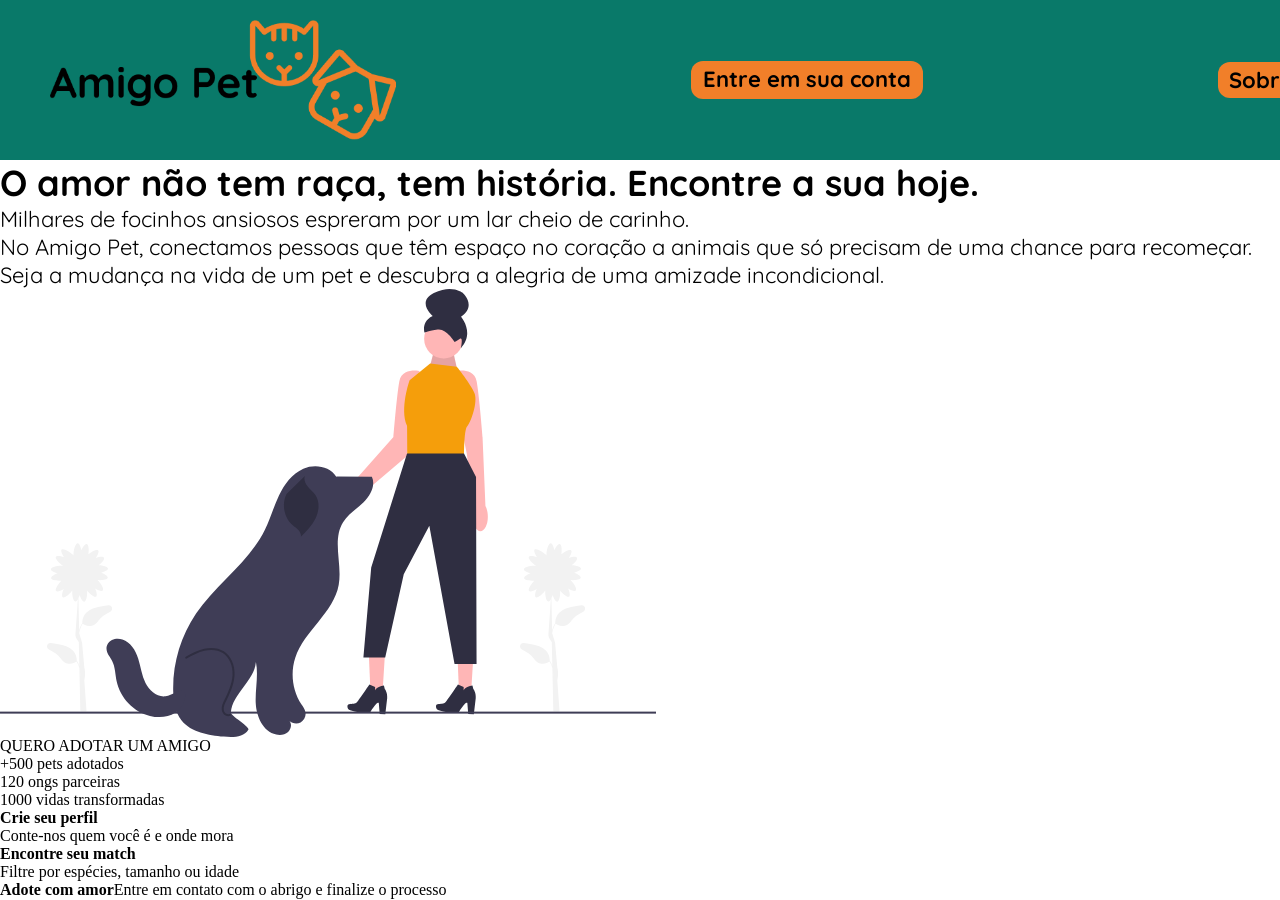
==== index.html @ 51c8a2dc "contruindo a estrutura dos textos da pagina principal" ====
<!DOCTYPE html>
<html lang="en">
<head>
    <meta charset="UTF-8">
    <meta name="viewport" content="width=device-width, initial-scale=1.0">
    <title>Amigo Pet</title>
    <link rel="stylesheet" href="style.css">
</head>
<body>
    
    <header>
        <img src="./images/logo.png" alt="logo Amigo pet" id="logo" height="120px" width="auto">
        <div class="loginButton">Entre em sua conta</div>
        <div class="about">Sobre</div>
    </header>
    <main>
        <article id="mainText">
            <div class="title">O amor não tem raça, tem história. Encontre a sua hoje.</div>
            <div class="text">Milhares de focinhos ansiosos espreram por um lar cheio de carinho.<br> No Amigo Pet, conectamos pessoas que têm espaço no coração a animais que só precisam de uma chance para recomeçar.<br> Seja a mudança na vida de um pet e descubra a alegria de uma amizade incondicional.</div>
        </article>
        <img src="./images/undraw_good-doggy_4ast.svg" alt="foto acariciando um cachoroo" id="sidePhotoText">
        <div class="contentButton">QUERO ADOTAR UM AMIGO</div>
        <div class="coolfacts"> 
            <div class="fact1">+500 pets adotados</div>
            <div class="fact2">120 ongs parceiras</div>
            <div class="fact3">1000 vidas transformadas</div>
        </div>
        <div class="conteinerContent"><strong>Crie seu perfil</strong><br>Conte-nos quem você é e onde mora</div>
        <div class="conteinerContent"><strong>Encontre seu match</strong><br>Filtre por espécies, tamanho ou idade</div>
        <div class="conteinerContent"><strong>Adote com amor</strong>Entre em contato com o abrigo e finalize o processo</div>
    </main>
</body>
</html>
---- style.css ----
@import url('https://fonts.googleapis.com/css2?family=Quicksand:wght@300..700&display=swap');
.quicksand {
  font-family: "Quicksand", sans-serif;
  font-optical-sizing: auto;
  font-weight: 300;
  font-style: normal;
}


body{
    margin: 0;
    padding: 0;
}

header, .loginButton, .about, #logo{
    display: flex;
    gap: 25%;
}
header{
    background-color: #097969;
    height: 120px;
    align-items: center;
    padding: 20px 50px;
}

.loginButton, .about{
    font-family: 'Quicksand';
    font-size: 22px;
    font-weight: 800;
    background-color: #F17F29;
    text-align: center;
    justify-content: center;
    padding: 0.2em 0.5em;
    border-radius: 12px;

}
.loginButton{
    min-width: 210px;
    width: auto;
    height: 30px;
}
.title{
    font-family: 'Quicksand';
    font-size: 36px;
    font-weight: 800;
}
.text{
    font-family: 'Quicksand';
    font-size: 22px;
}

#sidePhotoText{
    display: flex;
}
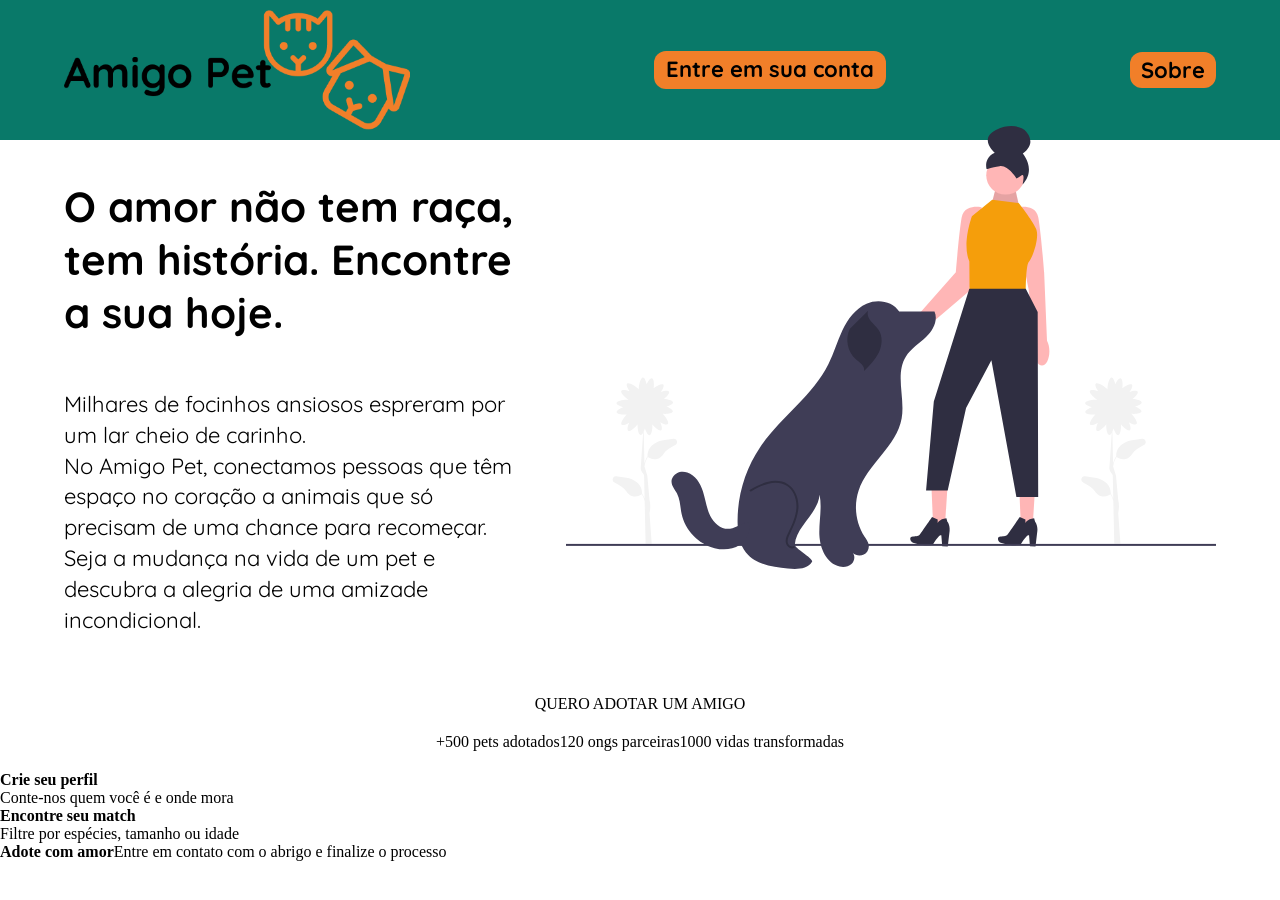
==== commit c8743752: "css do texto principal e imagem posicionada" ====
--- a/index.html
+++ b/index.html
@@ -14,11 +14,13 @@
         <div class="about">Sobre</div>
     </header>
     <main>
-        <article id="mainText">
-            <div class="title">O amor não tem raça, tem história. Encontre a sua hoje.</div>
-            <div class="text">Milhares de focinhos ansiosos espreram por um lar cheio de carinho.<br> No Amigo Pet, conectamos pessoas que têm espaço no coração a animais que só precisam de uma chance para recomeçar.<br> Seja a mudança na vida de um pet e descubra a alegria de uma amizade incondicional.</div>
-        </article>
-        <img src="./images/undraw_good-doggy_4ast.svg" alt="foto acariciando um cachoroo" id="sidePhotoText">
+        <div class="hero">
+            <article id="mainText">
+                <div class="title">O amor não tem raça, tem história. Encontre a sua hoje.</div>
+                <div class="text">Milhares de focinhos ansiosos espreram por um lar cheio de carinho.<br> No Amigo Pet, conectamos pessoas que têm espaço no coração a animais que só precisam de uma chance para recomeçar.<br> Seja a mudança na vida de um pet e descubra a alegria de uma amizade incondicional.</div>
+            </article>
+            <img src="./images/undraw_good-doggy_4ast.svg" alt="foto acariciando um cachoroo" id="sidePhotoText">
+        </div>
         <div class="contentButton">QUERO ADOTAR UM AMIGO</div>
         <div class="coolfacts"> 
             <div class="fact1">+500 pets adotados</div>
--- a/style.css
+++ b/style.css
@@ -14,13 +14,16 @@
 
 header, .loginButton, .about, #logo{
     display: flex;
-    gap: 25%;
+    gap: 20%;
 }
 header{
     background-color: #097969;
     height: 120px;
+    justify-content: space-between;
     align-items: center;
-    padding: 20px 50px;
+    padding: 10px 5%;
+    position: relative;
+    z-index: 1;
 }
 
 .loginButton, .about{
@@ -41,14 +44,41 @@
 }
 .title{
     font-family: 'Quicksand';
-    font-size: 36px;
+    font-size: 42px;
     font-weight: 800;
+    margin-bottom: 50px;
+    
 }
 .text{
     font-family: 'Quicksand';
     font-size: 22px;
+    line-height: 1.4;
 }
 
-#sidePhotoText{
+.hero {
     display: flex;
-}+    justify-content: space-between; 
+    align-items: center;
+    padding: 40px 5%; 
+    gap: 40px;
+}
+
+#mainText {
+    flex: 1; 
+    max-width: 600px; 
+}
+
+#sidePhotoText {
+    flex: 1; 
+    max-width: 650px; 
+    height: auto;
+    position: relative;
+    z-index: 10;
+    margin-top: -120px;
+}
+.contentButton, .coolfacts{
+    display: flex;
+    justify-content: center;
+    width: fit-content;
+    margin: 20px auto;
+}
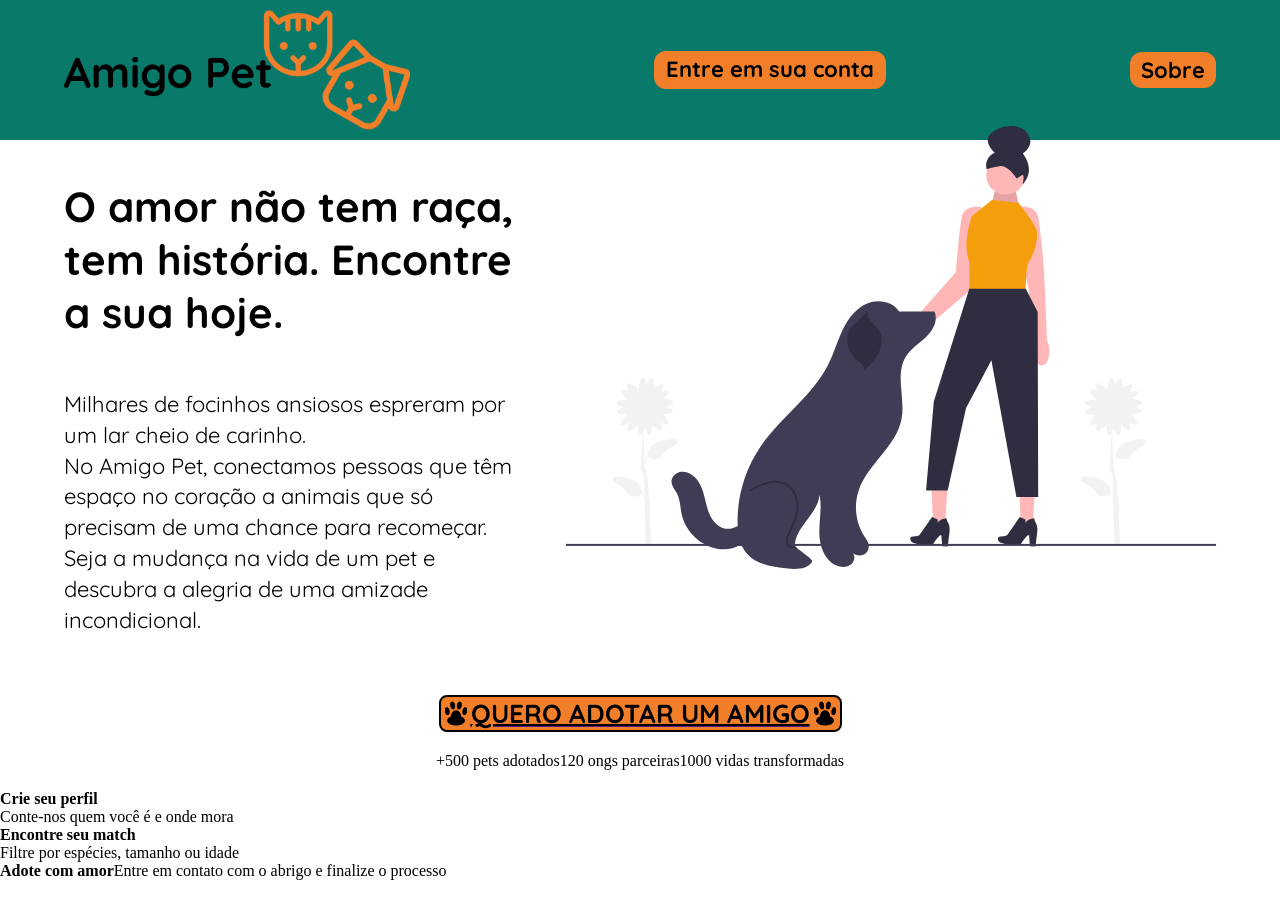
==== commit 65652d9d: "botao de adocao adiconado" ====
--- a/index.html
+++ b/index.html
@@ -21,7 +21,11 @@
             </article>
             <img src="./images/undraw_good-doggy_4ast.svg" alt="foto acariciando um cachoroo" id="sidePhotoText">
         </div>
-        <div class="contentButton">QUERO ADOTAR UM AMIGO</div>
+        <a href="">
+            <div class="contentButton">
+                <img src="./images/patinha.png" alt="" class="petPrints">QUERO ADOTAR UM AMIGO<img src="./images/patinha.png" alt="" class="petPrints">
+            </div>
+        </a>
         <div class="coolfacts"> 
             <div class="fact1">+500 pets adotados</div>
             <div class="fact2">120 ongs parceiras</div>
--- a/style.css
+++ b/style.css
@@ -54,6 +54,15 @@
     font-size: 22px;
     line-height: 1.4;
 }
+.contentButton{
+    font-family: 'Quicksand';
+    font-size: 26px;
+    font-weight: 700;
+    color: black;
+    text-decoration: underline;
+    text-decoration-color: black;
+    text-decoration-thickness: 2px;
+}
 
 .hero {
     display: flex;
@@ -82,3 +91,14 @@
     width: fit-content;
     margin: 20px auto;
 }
+.contentButton{
+    background-color: #F17F29;
+    border-radius: 8px;
+    border: 2px solid;
+    text-align: center;
+}
+.petPrints{
+    max-width: 30px;
+    height: auto;
+    align-items: center;
+}
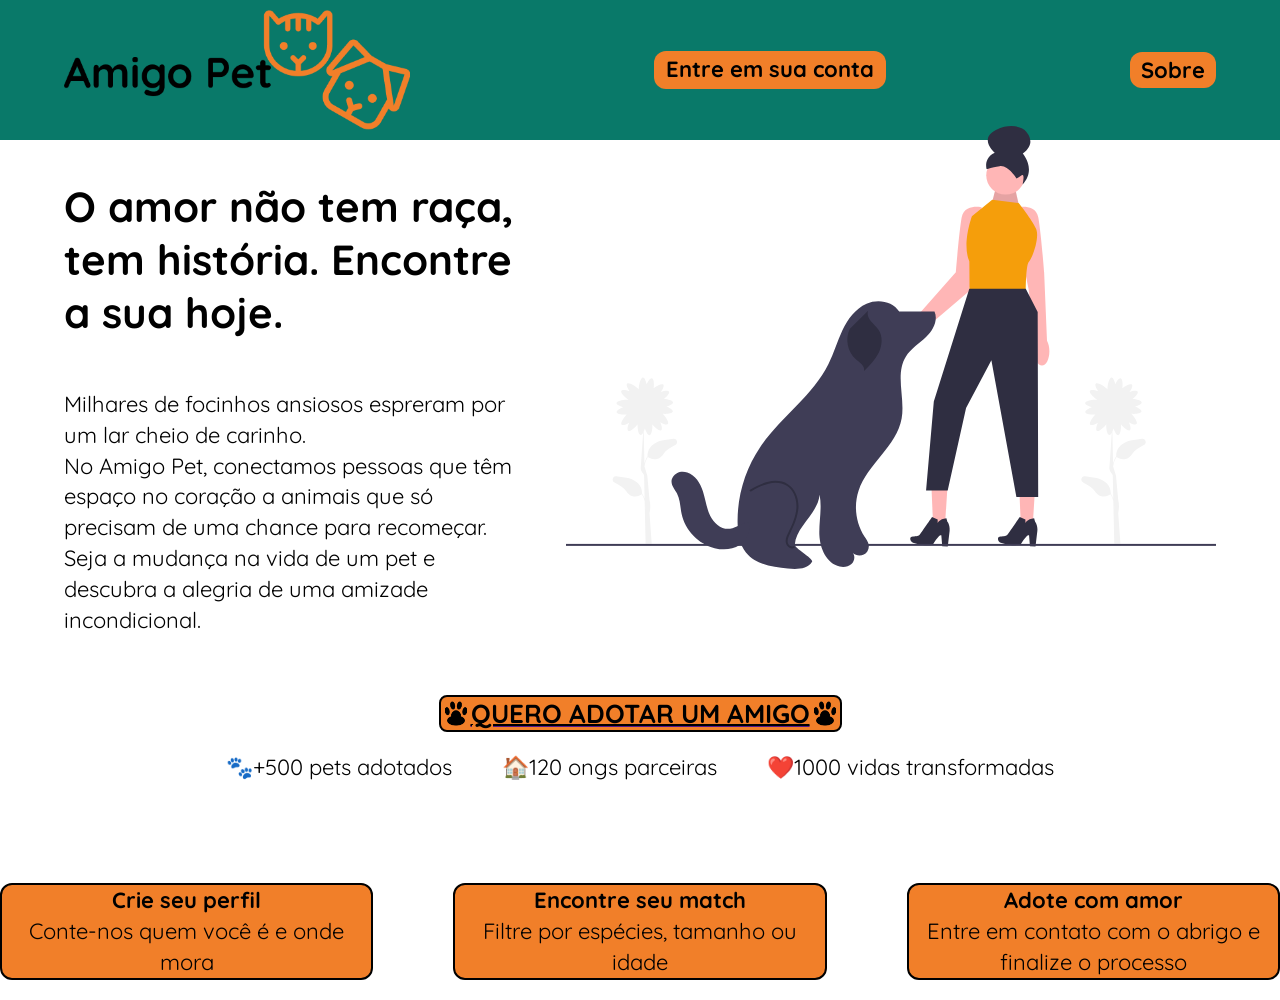
==== commit 06959920: "finalização do css da pagina inicial" ====
--- a/index.html
+++ b/index.html
@@ -27,13 +27,15 @@
             </div>
         </a>
         <div class="coolfacts"> 
-            <div class="fact1">+500 pets adotados</div>
-            <div class="fact2">120 ongs parceiras</div>
-            <div class="fact3">1000 vidas transformadas</div>
+            <div class="fact1">🐾+500 pets adotados</div>
+            <div class="fact2">🏠120 ongs parceiras</div>
+            <div class="fact3">❤️1000 vidas transformadas</div>
         </div>
-        <div class="conteinerContent"><strong>Crie seu perfil</strong><br>Conte-nos quem você é e onde mora</div>
-        <div class="conteinerContent"><strong>Encontre seu match</strong><br>Filtre por espécies, tamanho ou idade</div>
-        <div class="conteinerContent"><strong>Adote com amor</strong>Entre em contato com o abrigo e finalize o processo</div>
+        <div class="steps">
+            <div class="conteinerContent"><strong>Crie seu perfil</strong><br>Conte-nos quem você é e onde mora</div>
+            <div class="conteinerContent"><strong>Encontre seu match</strong><br>Filtre por espécies, tamanho ou idade</div>
+            <div class="conteinerContent"><strong>Adote com amor</strong><br>Entre em contato com o abrigo e finalize o processo</div>
+        </div>
     </main>
 </body>
 </html>
--- a/style.css
+++ b/style.css
@@ -49,7 +49,7 @@
     margin-bottom: 50px;
     
 }
-.text{
+.text, .coolfacts, .steps{
     font-family: 'Quicksand';
     font-size: 22px;
     line-height: 1.4;
@@ -102,3 +102,22 @@
     height: auto;
     align-items: center;
 }
+
+.coolfacts{
+    gap: 50px;
+}
+.steps{
+    display: flex;
+    justify-content: center;
+    width: fit-content;
+    margin: 20px auto;
+    gap: 80px;
+    padding-top: 80px;
+}
+.conteinerContent{
+    text-align: center;
+    background-color: #F17F29;
+    border-radius: 12px;
+    border: 2px solid;
+    width: 103%;
+}
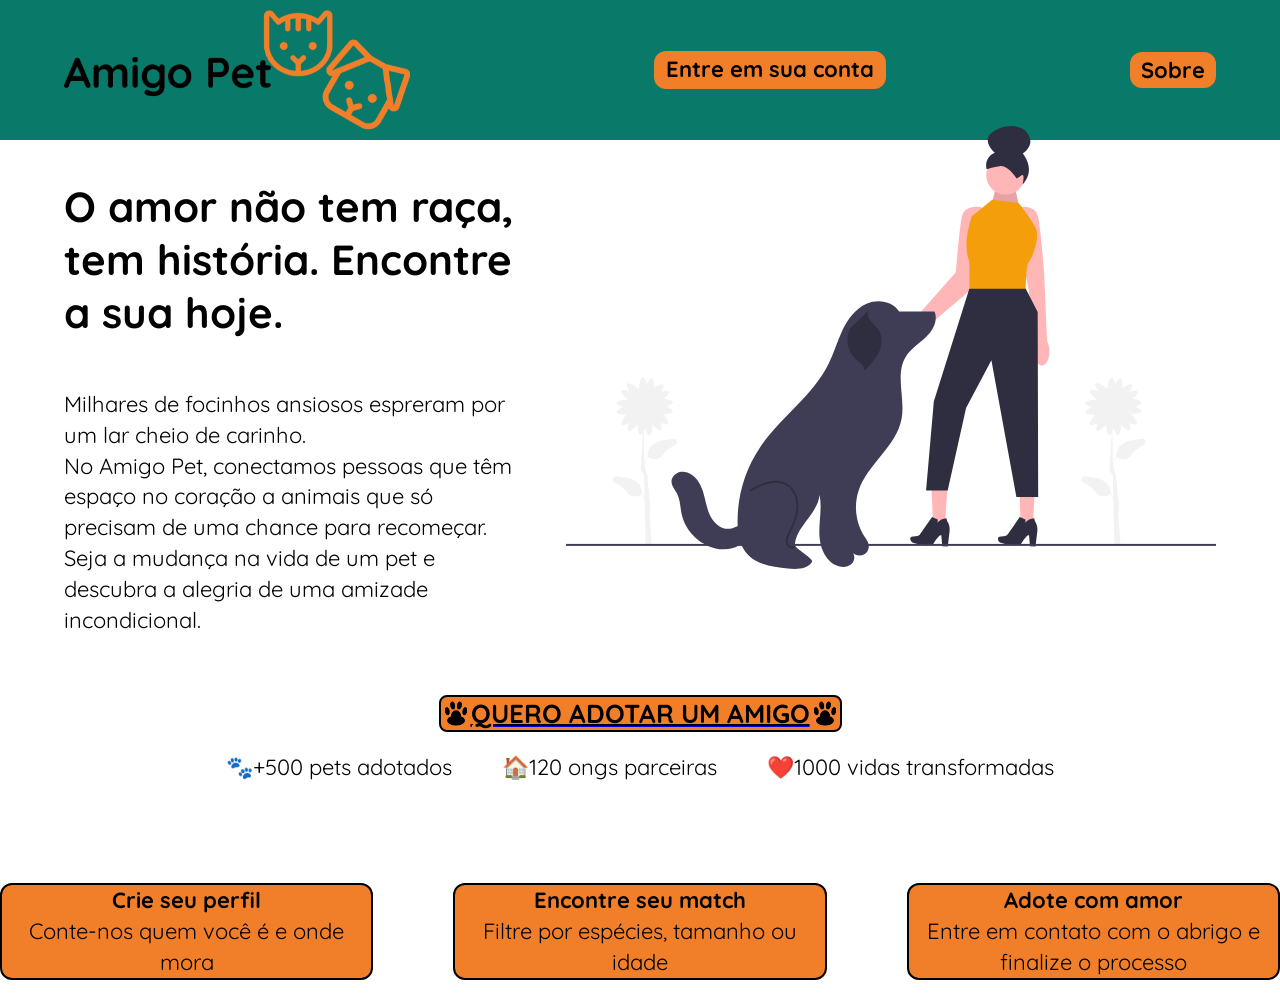
==== commit 0c4edd9f: "inicio da pagina de cadastro" ====
--- a/index.html
+++ b/index.html
@@ -21,7 +21,7 @@
             </article>
             <img src="./images/undraw_good-doggy_4ast.svg" alt="foto acariciando um cachoroo" id="sidePhotoText">
         </div>
-        <a href="">
+        <a href="signup.html">
             <div class="contentButton">
                 <img src="./images/patinha.png" alt="" class="petPrints">QUERO ADOTAR UM AMIGO<img src="./images/patinha.png" alt="" class="petPrints">
             </div>
